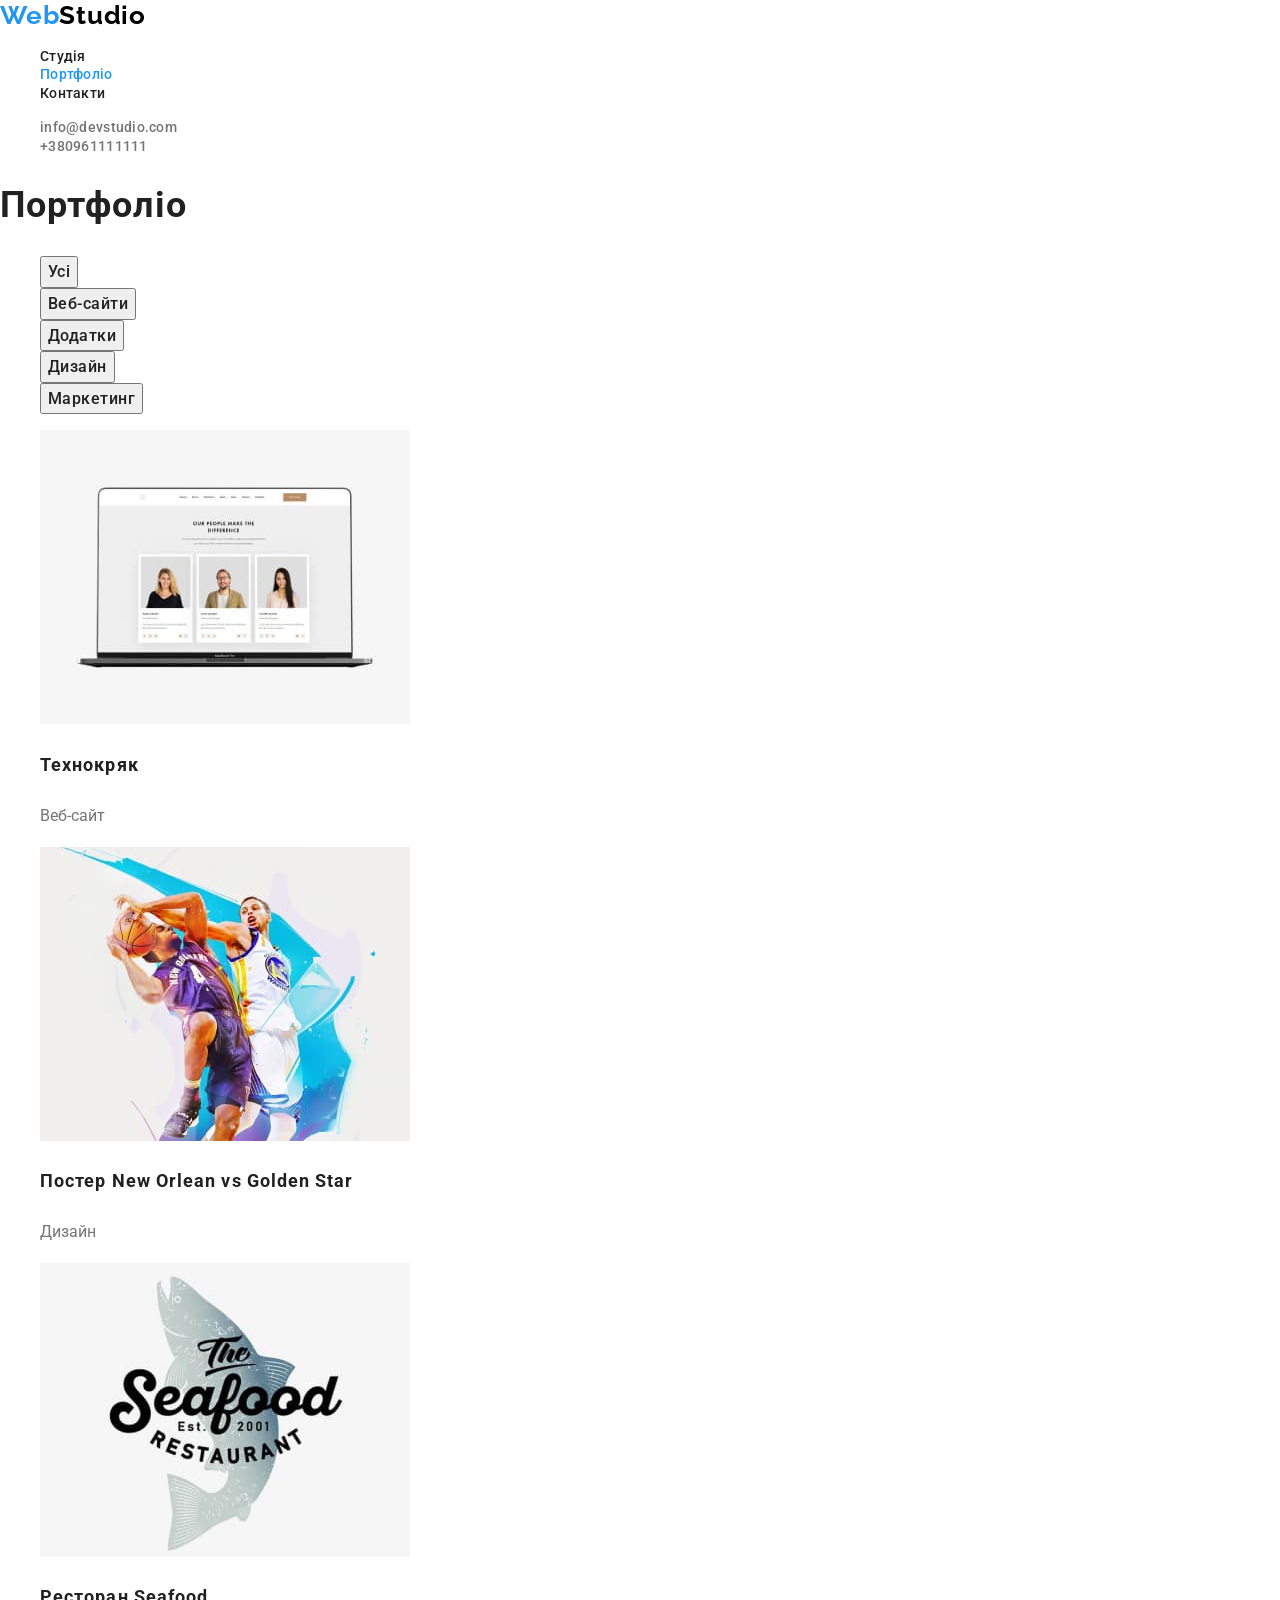
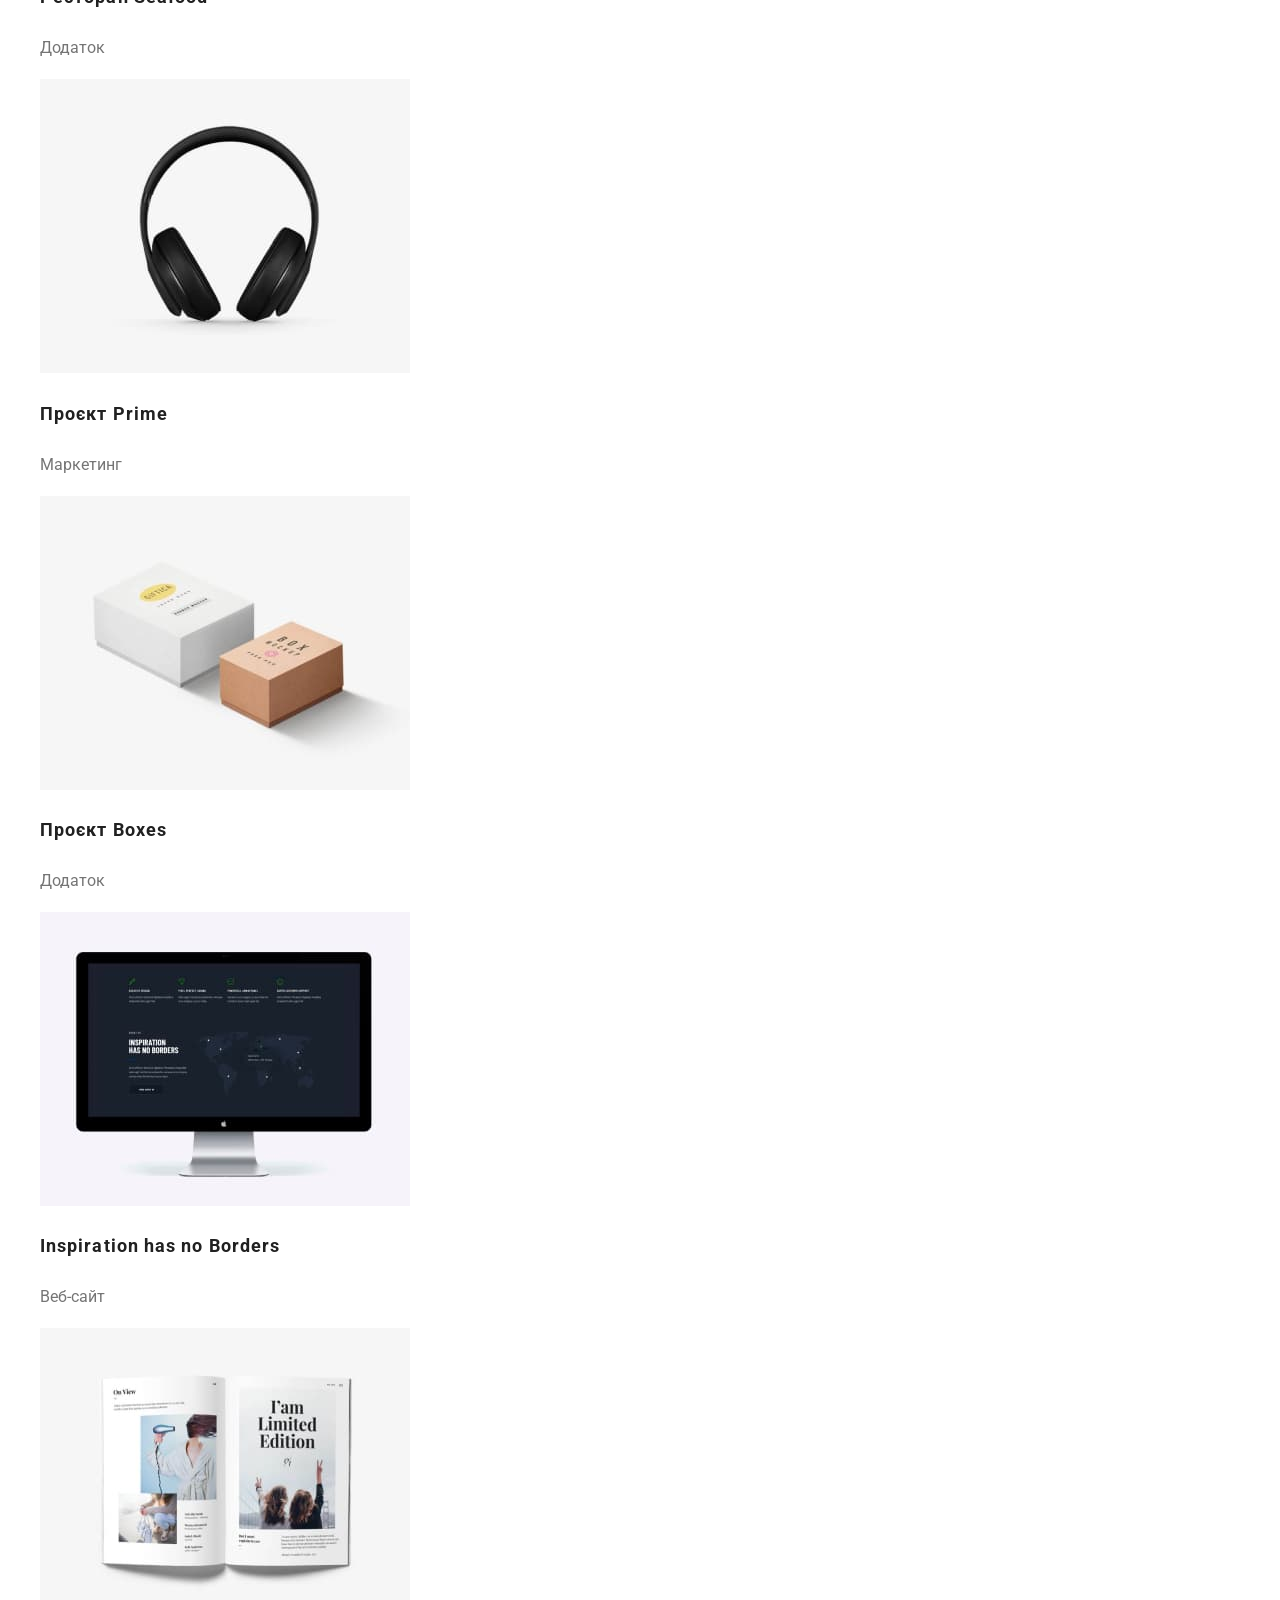
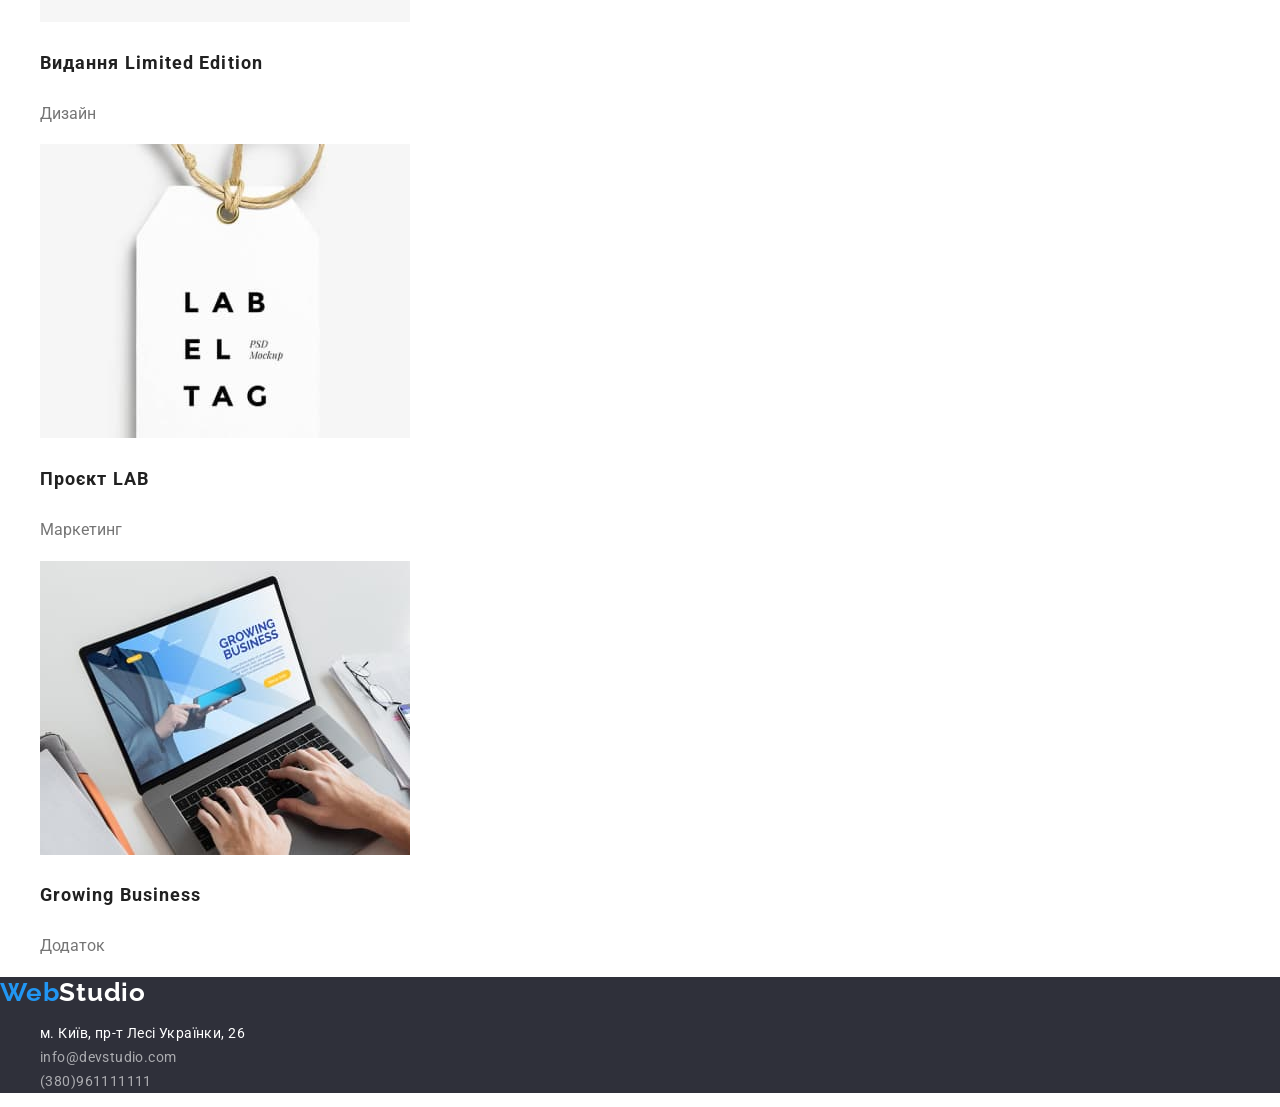
==== portfolio.html @ 4f165a4a "new repoitoey,hw-3" ====
<!DOCTYPE html>
<html lang="uk">
<head>
  <meta charset="UTF-8">
  <meta http-equiv="X-UA-Compatible" content="IE=edge">
  <meta name="viewport" content="width=device-width, initial-scale=1.0">
  <title>Portfolio</title>
  <link rel="stylesheet" href="https://cdnjs.cloudflare.com/ajax/libs/modern-normalize/1.1.0/modern-normalize.min.css" integrity="sha512-wpPYUAdjBVSE4KJnH1VR1HeZfpl1ub8YT/NKx4PuQ5NmX2tKuGu6U/JRp5y+Y8XG2tV+wKQpNHVUX03MfMFn9Q==" crossorigin="anonymous" referrerpolicy="no-referrer" />
  <link href="https://fonts.googleapis.com/css2?family=Raleway:wght@700&family=Roboto:wght@400;500;700;900&display=swap" rel="stylesheet">
  <link rel="stylesheet" href="css/style.css">
  <link rel="preconnect" href="https://fonts.googleapis.com">
  <link rel="preconnect" href="https://fonts.gstatic.com" crossorigin>
  </head>
<body>
  <header>
    <nav>
        <a class="logo" href="./index.html">Web<span class="icon">Studio</span></a>
      <ul class="site-nav">
        <li><a href="./index.html" class="link">Студія</a></li>
        <li><a href="./portfolio.html"class="link-blue">Портфоліо</a></li>
        <li><a href="./index.html"class="link">Контакти</a></li>
      </ul>
    </nav>  
      <ul class="contacts">
        <li><a class="list" href="malto:info@devstudio.com">info@devstudio.com</a></li>
        <li><a class="list" href="tel:+380961111111">+380961111111</a></li>
      </ul>
  </header>
  <main>
    <h2 class="main-about">Портфоліо</h2>
    <!--Section button-->
    <section>  
      <ul>
        <li>
          <button class="button" type="button">Усі</button>
        </li>
        <li>
          <button class="button" type="button">Веб-сайти</button>
        </li>
        <li>
          <button class="button" type="button">Додатки</button>
        </li>
        <li>
          <button class="button" type="button">Дизайн</button>
        </li>
        <li>
          <button class="button" type="button">Маркетинг</button>
        </li>
      </ul>
      <!--Projects--> 
      <ul>
        <li class="about">
          <img src="./images/web.jpg" alt="Ноутбук, на якому зоображено портфоліо." width="370">
          <h3 class="project-section">Технокряк</h3>
          <p class="team">Веб-сайт</p>
        </li>
        <li class="about">
          <img src="./images/poster.jpg" alt="Два чоловіка грають в баскетбол" width="370">
          <h3 class="project-section">Постер New Orlean vs Golden Star</h3>
          <p class="team">Дизайн</p>
        </li>
        <li class="about">
          <img src="./images/restaurant.jpg" alt="Логотип ресторану в формі риби" width="370">
          <h3 class="project-section">Ресторан Seafood</h3>
          <p class="team">Додаток</p>
        </li>
        <li class="about">
          <img src="./images/headphones.jpg" alt="Чорні навушники" width="370">
          <h3 class="project-section">Проєкт Prime</h3>
          <p class="team">Маркетинг</p>
        </li>
        <li class="about">
          <img src="./images/boxes.jpg" alt="Дві коробки,біла і коричнева" width="370">
          <h3 class="project-section">Проєкт Boxes</h3>
          <p class="team">Додаток</p>
        </li>
        <li class="about">
          <img src="./images/monitor.jpg" alt="Монітор з зоображенням сайту" width="370">
          <h3 class="project-section">Inspiration has no Borders</h3>
          <p class="team">Веб-сайт</p>
        </li>
        <li class="about">
          <img src="./images/book.jpg" alt="Розгорнута книга" width="370">
          <h3 class="project-section">Видання Limited Edition</h3>
          <p class="team">Дизайн</p>
        </li>
        <li class="about">
          <img src="./images/label.jpg" alt="Біла етикетка" width="370">
          <h3 class="project-section">Проєкт LAB</h3>
          <p class="team">Маркетинг</p>
        </li>
        <li class="about">
          <img src="./images/laptop.jpg" alt="Чоловік Працює на Ноутбуці" width="370">
          <h3 class="project-section">Growing Business</h3>
          <p class="team">Додаток</p>
        </li>
      </ul> 
    </section>  
  </main>
  <footer class="footer-section">
    <a class="footer-logo" href="./index.html">Web<span class="footer-icon">Studio</span></a>
    <address>
    <ul class="footer-text">
      <li><a class="address-map" href="https://goo.gl/maps/CPtrU1FHBa2aNyZL9" target="_blank" rel="noopener noreferrer nofollow">м. Київ, пр-т Лесі Українки, 26</a></li>
      <li><a class="footer-link" href="malto:info@devstudio.com">info@devstudio.com</a></li>
      <li><a class="footer-link" href="tel:+380961111111">(380)961111111</a></li>
    </ul>
    </address>
  </footer>
</body>
</html>
---- css/style.css ----
:root{
--primary-text-color:#212121;
--title-text-color:#757575;
--accent-color:#2196F3;
--logo-text-color:#000000;
--primary-bg-color:#ffffff;
--primary-color-site:#2F303A;
--secondary-text-color:#F5F4FA;
--secondary-bg-color:rgba(255, 255, 255, 0.6);
--active-btm-color:#188CE8;
}

body{
font-family:'Roboto';
color: var(--primary-text-color);
}

ul{
list-style: none;
text-decoration: none;
}

/* Style site */
.main-section {
background-color:var(--primary-color-site);
}

.footer-section{
background-color:var(--primary-color-site)
}

/* Logo Company */
header .logo {
  color:var(--accent-color);}
.icon{
color: var(--logo-text-color)}

.logo{
text-decoration: none;
font-family: 'Raleway';
font-weight: 700;
font-size: 26px;
line-height: 1.19;
letter-spacing: 0.03em;
}

.footer-logo{
color: var(--accent-color);
}

.footer-icon{
color: var(--primary-bg-color);
}

.footer-logo{
text-decoration: none;
font-family: 'Raleway';
font-weight: 700;
font-size: 26px;
line-height: 1.19;
letter-spacing: 0.03em;
}

/* site nav */

.link{
color: inherit;
font-weight: 500;
font-size: 14px;
line-height: 1.14;
letter-spacing: 0.02em;
text-decoration: none;
border: 1px solid var(--accent-color;)
}

.link:hover{
color:var(--accent-color);
}

.link:focus{
color: var(--accent-color);
background-color: var(--primary-bg-color);
}

.link-blue { 
font-weight: 500;
font-size: 14px;
line-height:1.14;
letter-spacing: 0.02em;
color:inherit;
color: var(--accent-color);
}

.site-nav .link-blue{
text-decoration: none;
color:var(--accent-color);
} 

/* Contacts */

.contacts .list {
color: var(--title-text-color);
text-decoration: none;
font-weight: 500;
font-size: 14px;
line-height: 1.14;
letter-spacing: 0.02em;
}
.list:hover {
color: var(--accent-color);
}
.list:focus {
color: var(--accent-color);
}

/* Section */

.main-section .title {
color:var(--primary-bg-color);
font-weight: 900;
font-size: 44px;
line-height: 1.36;
letter-spacing: 0.06em;
text-transform: uppercase;
}
.main-about{
font-weight: 700;
font-size: 36px;
line-height:1.16;
letter-spacing: 0.03em;
}

/* Buttons */

.button{
font-family: 'Roboto';
text-decoration: none;
font-weight: 500;
font-size: 16px;
line-height:1.6;
letter-spacing: 0.03em;
color: inherit;
cursor: pointer;
}

.button:hover{
color: var(--primary-bg-color);
background-color:var(--active-btm-color)
}

.button:focus{
color: var(--primary-bg-color);
background-color: var(--active-btm-color);
}

.button-primary{
background-color:var(--accent-color) ;
color: var(--primary-bg-color);
cursor: pointer;
text-decoration: none;
font-weight: 700;
font-size: 16px;
line-height: 1.87;
letter-spacing: 0.06em;
}

.button-primary:hover{
background-color:var(--active-btm-color)
}
.button-primary:focus{
background-color: var(--active-btm-color)
}

/* about-company*/

.section-company{
background-color:var(--secondary-text-color)
}

.about{
background-color: var(--primary-bg-color);
}

.section-title{
font-weight: 700;
font-size: 14px;
line-height:1.14;
letter-spacing: 0.03em;
text-transform: uppercase;
}

.project-title{
font-weight: 700;
font-size: 18px;
line-height:2;
letter-spacing: 0.06em;
}

.project-section{
font-weight: 700;
font-size: 18px;
line-height: 2;
letter-spacing: 0.06em;
}

.about-team{
font-size: 16px;
line-height:1.18; 
color:var(--title-text-color)
}

.team{
font-size: 16px;
line-height:1.87;
color: var(--title-text-color)
}
.team-list{
font-weight: 500;
font-size: 16px;
line-height: 1.18;
letter-spacing: 0.03em;
}

/* Secondary text */

.secondary-text{
color: var(--title-text-color);
font-size: 14px;
line-height:1.7;
}

/* footer */

.footer-text{
text-decoration:none;
font-style: normal;
font-size:14px;
line-height:1.7;
letter-spacing: 0.03em;
}
.footer-link{
  text-decoration: none;
color:var(--secondary-bg-color)
}
.footer-link:hover{
color: var(--accent-color);
}
.footer-link:focus{
color: var(--accent-color);
}
.address-map{
text-decoration: none;
color: var(--primary-bg-color);
}
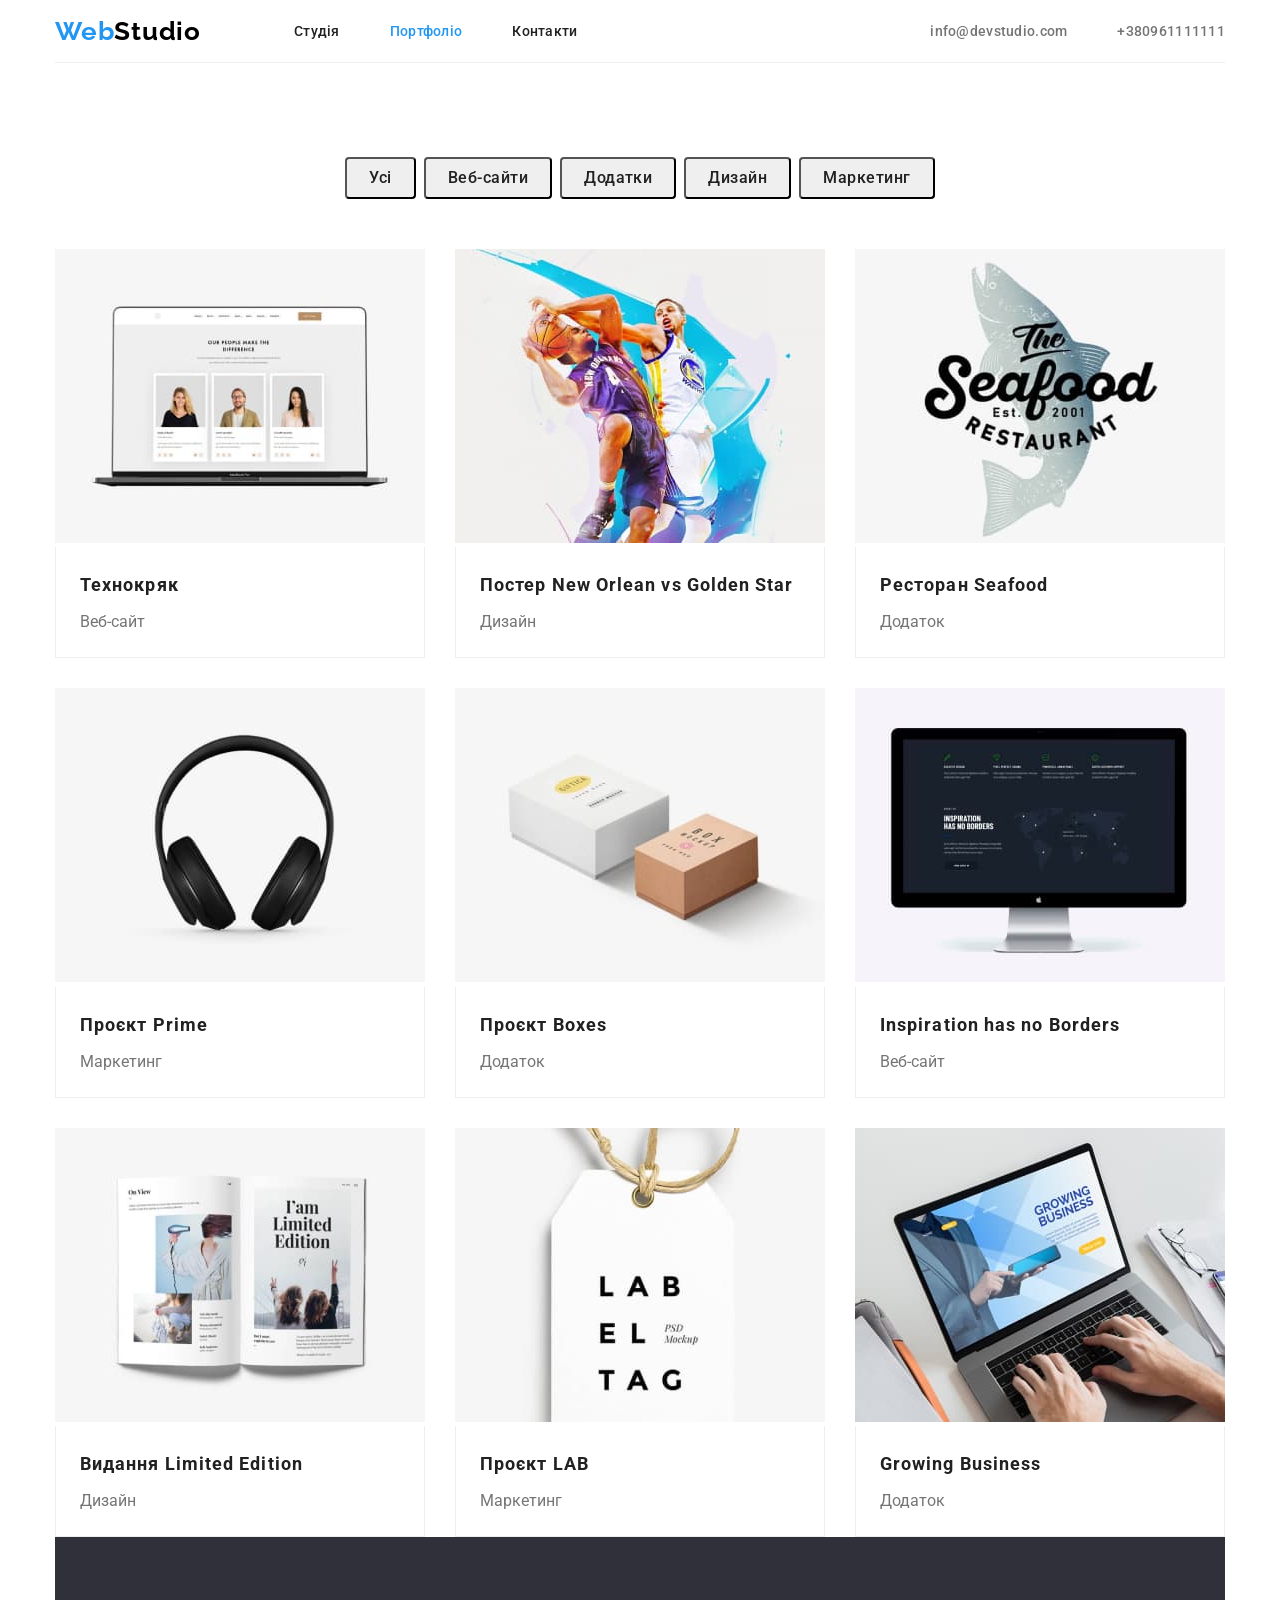
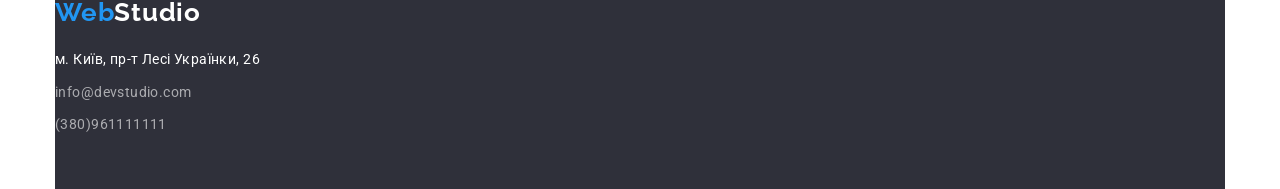
==== commit f19c666a: "hw-3" ====
--- a/portfolio.html
+++ b/portfolio.html
@@ -12,100 +12,168 @@
   <link rel="preconnect" href="https://fonts.gstatic.com" crossorigin>
   </head>
 <body>
-  <header>
-    <nav>
-        <a class="logo" href="./index.html">Web<span class="icon">Studio</span></a>
-      <ul class="site-nav">
-        <li><a href="./index.html" class="link">Студія</a></li>
-        <li><a href="./portfolio.html"class="link-blue">Портфоліо</a></li>
-        <li><a href="./index.html"class="link">Контакти</a></li>
-      </ul>
-    </nav>  
-      <ul class="contacts">
-        <li><a class="list" href="malto:info@devstudio.com">info@devstudio.com</a></li>
-        <li><a class="list" href="tel:+380961111111">+380961111111</a></li>
-      </ul>
-  </header>
+  <div class="conteiner">
+        <header>
+          <div class="header-conteiner">
+            <div class="logo-conteiner">
+              <a class="logo" href="./index.html">Web<span class="icon">Studio</span></a>
+            </div>
+            <nav>
+           <ul class="site-nav">
+            <li class="item"><a href="./index.html" class="link">Студія</a></li>
+            <li class="item"><a href="./portfolio.html"class="link-blue">Портфоліо</a></li>
+            <li class="item"><a href="./index.html"class="link">Контакти</a></li>
+          </ul>
+        </nav>  
+          <ul class="contacts">
+            <li class="item"><a class="list" href="malto:info@devstudio.com">info@devstudio.com</a></li>
+            <li class="item"><a class="list" href="tel:+380961111111">+380961111111</a></li>
+          </ul>
+          </div>
+        </header>
+  </div> 
   <main>
-    <h2 class="main-about">Портфоліо</h2>
     <!--Section button-->
     <section>  
-      <ul>
-        <li>
-          <button class="button" type="button">Усі</button>
-        </li>
-        <li>
-          <button class="button" type="button">Веб-сайти</button>
-        </li>
-        <li>
-          <button class="button" type="button">Додатки</button>
-        </li>
-        <li>
-          <button class="button" type="button">Дизайн</button>
-        </li>
-        <li>
-          <button class="button" type="button">Маркетинг</button>
-        </li>
-      </ul>
+      <div class="conteiner">
+        <div class="hero-section">
+            <ul class="button-conteiner">
+            <li class="button-list">
+              <button class="button" type="button">Усі</button>
+            </li>
+            <li class="button-list">
+              <button class="button" type="button">Веб-сайти</button>
+            </li>
+            <li class="button-list">
+              <button class="button" type="button">Додатки</button>
+            </li>
+            <li class="button-list">
+              <button class="button" type="button">Дизайн</button>
+            </li>
+            <li class="button-list">
+              <button class="button" type="button">Маркетинг</button>
+            </li>
+          </ul>
       <!--Projects--> 
-      <ul>
-        <li class="about">
-          <img src="./images/web.jpg" alt="Ноутбук, на якому зоображено портфоліо." width="370">
-          <h3 class="project-section">Технокряк</h3>
-          <p class="team">Веб-сайт</p>
-        </li>
-        <li class="about">
-          <img src="./images/poster.jpg" alt="Два чоловіка грають в баскетбол" width="370">
-          <h3 class="project-section">Постер New Orlean vs Golden Star</h3>
-          <p class="team">Дизайн</p>
-        </li>
-        <li class="about">
-          <img src="./images/restaurant.jpg" alt="Логотип ресторану в формі риби" width="370">
-          <h3 class="project-section">Ресторан Seafood</h3>
-          <p class="team">Додаток</p>
-        </li>
-        <li class="about">
-          <img src="./images/headphones.jpg" alt="Чорні навушники" width="370">
-          <h3 class="project-section">Проєкт Prime</h3>
-          <p class="team">Маркетинг</p>
-        </li>
-        <li class="about">
-          <img src="./images/boxes.jpg" alt="Дві коробки,біла і коричнева" width="370">
-          <h3 class="project-section">Проєкт Boxes</h3>
-          <p class="team">Додаток</p>
-        </li>
-        <li class="about">
-          <img src="./images/monitor.jpg" alt="Монітор з зоображенням сайту" width="370">
-          <h3 class="project-section">Inspiration has no Borders</h3>
-          <p class="team">Веб-сайт</p>
-        </li>
-        <li class="about">
-          <img src="./images/book.jpg" alt="Розгорнута книга" width="370">
-          <h3 class="project-section">Видання Limited Edition</h3>
-          <p class="team">Дизайн</p>
-        </li>
-        <li class="about">
-          <img src="./images/label.jpg" alt="Біла етикетка" width="370">
-          <h3 class="project-section">Проєкт LAB</h3>
-          <p class="team">Маркетинг</p>
-        </li>
-        <li class="about">
-          <img src="./images/laptop.jpg" alt="Чоловік Працює на Ноутбуці" width="370">
-          <h3 class="project-section">Growing Business</h3>
-          <p class="team">Додаток</p>
-        </li>
+      <ul class="section-project">
+        <div class="project-list">
+          <li class="about">
+             <div class="img-projects">
+              <img src="./images/web.jpg" alt="Ноутбук, на якому зоображено портфоліо." width="370">
+             </div>
+            <div class="under-card">
+              <h3 class="project-section">Технокряк</h3>
+              <p class="team">Веб-сайт</p>
+            </div>
+          </li>
+        </div>
+        <div class="project-list">
+          <li class="about">
+            <div class="img-projects">
+              <img src="./images/poster.jpg" alt="Два чоловіка грають в баскетбол" width="370">
+            </div>
+            <div class="under-card">
+              <h3 class="project-section">Постер New Orlean vs Golden Star</h3>
+              <p class="team">Дизайн</p>
+            </div>
+          </li>
+        </div>
+        <div class="project-list">
+          <li class="about">
+            <div class="img-projects">
+              <img src="./images/restaurant.jpg" alt="Логотип ресторану в формі риби" width="370">
+            </div>
+            <div class="under-card">
+              <h3 class="project-section">Ресторан Seafood</h3>
+            <p class="team">Додаток</p>
+            </div>
+          </li>
+        </div>
+        <div class="project-list">
+          <li class="about">
+            <div class="img-projects">
+              <img src="./images/headphones.jpg" alt="Чорні навушники" width="370">
+            </div>
+           <div class="under-card">
+             <h3 class="project-section">Проєкт Prime</h3>
+             <p class="team">Маркетинг</p>
+           </div>
+          </li>
+        </div>
+        <div class="project-list">
+          <li class="about">
+           <div class="img-projects">
+             <img src="./images/boxes.jpg" alt="Дві коробки,біла і коричнева" width="370">
+           </div>
+            <div class="under-card">
+              <h3 class="project-section">Проєкт Boxes</h3>
+              <p class="team">Додаток</p>
+            </div>
+          </li>
+        </div>
+        <div class="project-list">
+          <li class="about">
+            <div class="img-projects">
+              <img src="./images/monitor.jpg" alt="Монітор з зоображенням сайту" width="370">
+            </div>
+            <div class="under-card">
+              <h3 class="project-section">Inspiration has no Borders</h3>
+              <p class="team">Веб-сайт</p>
+            </div>
+          </li>
+        </div>
+        <div class="project-list">
+          <li class="about">
+            <div class="img-projects">
+              <img src="./images/book.jpg" alt="Розгорнута книга" width="370">
+            </div>
+            <div class="under-card">
+              <h3 class="project-section">Видання Limited Edition</h3>
+              <p class="team">Дизайн</p>
+            </div>
+          </li>
+        </div>
+        <div class="project-list">
+          <li class="about">
+            <div class="img-projects">
+              <img src="./images/label.jpg" alt="Біла етикетка" width="370">
+            </div>
+            <div class="under-card">
+              <h3 class="project-section">Проєкт LAB</h3>
+              <p class="team">Маркетинг</p>
+            </div>
+          </li>
+        </div>
+        <div class="project-list">
+          <li class="about">
+           <img src="./images/laptop.jpg" alt="Чоловік Працює на Ноутбуці" width="370">
+            <div class="under-card">
+              <h3 class="project-section">Growing Business</h3>
+               <p class="team">Додаток</p>
+            </div>
+          </li>
+        </div>
       </ul> 
+      </div>
+      </div>
     </section>  
   </main>
-  <footer class="footer-section">
-    <a class="footer-logo" href="./index.html">Web<span class="footer-icon">Studio</span></a>
-    <address>
-    <ul class="footer-text">
-      <li><a class="address-map" href="https://goo.gl/maps/CPtrU1FHBa2aNyZL9" target="_blank" rel="noopener noreferrer nofollow">м. Київ, пр-т Лесі Українки, 26</a></li>
-      <li><a class="footer-link" href="malto:info@devstudio.com">info@devstudio.com</a></li>
-      <li><a class="footer-link" href="tel:+380961111111">(380)961111111</a></li>
-    </ul>
-    </address>
-  </footer>
+      <div class="conteiner">
+        <footer class="footer-portfolio">
+              <div class="logo-portfolio">
+                <a class="footer-logo" href="./index.html">Web<span class="footer-icon">Studio</span></a>
+              </div>
+              <address>
+               <div class="box-item">
+                <ul class="footer-text">
+                <li class="footer-list"><a class="address-map" href="https://goo.gl/maps/CPtrU1FHBa2aNyZL9" target="_blank" rel="noopener noreferrer nofollow">м. Київ, пр-т Лесі Українки, 26</a></li>
+                <li class="footer-list"><a class="footer-link" href="malto:info@devstudio.com">info@devstudio.com</a></li>
+                <li class="footer-list"><a class="footer-link" href="tel:+380961111111">(380)961111111</a></li>
+              </ul>
+               </div>
+              </address>
+        </footer> 
+      </div>   
+  </div>
 </body>
 </html>
--- a/css/style.css
+++ b/css/style.css
@@ -1,3 +1,12 @@
+html{
+  box-sizing: border-box;
+}
+
+*,
+*::before,
+*::after{
+  box-sizing: inherit;
+}
 :root{
 --primary-text-color:#212121;
 --title-text-color:#757575;
@@ -8,26 +17,32 @@
 --secondary-text-color:#F5F4FA;
 --secondary-bg-color:rgba(255, 255, 255, 0.6);
 --active-btm-color:#188CE8;
+--border-color:#EEEEEE;
 }
 
 body{
 font-family:'Roboto';
 color: var(--primary-text-color);
 }
+ h1, h2, h3, h4, h5, h6, p, ul {
+  margin: 0px; padding: 0px;
+ }
 
 ul{
 list-style: none;
 text-decoration: none;
 }
-
+/* Conteiner */
+.conteiner{
+  width: 1200px;
+  padding-left:15px;
+  padding-right: 15px;
+  margin: auto;
+  
+
+ }
 /* Style site */
-.main-section {
-background-color:var(--primary-color-site);
-}
-
-.footer-section{
-background-color:var(--primary-color-site)
-}
+
 
 /* Logo Company */
 header .logo {
@@ -46,8 +61,15 @@
 
 .footer-logo{
 color: var(--accent-color);
-}
-
+
+}
+
+.logo-box{
+  display:block ;
+  width: 145px;
+  height: 31px;
+margin-bottom: 20px;
+}
 .footer-icon{
 color: var(--primary-bg-color);
 }
@@ -60,8 +82,29 @@
 line-height: 1.19;
 letter-spacing: 0.03em;
 }
+.logo-portfolio {
+display: inline-block;
+padding: 145, 31;
+margin-bottom: 20px;
+}
+.box-item{
+  display: block;
+  width: 231px;
+  height: 81px;
+} 
 
 /* site nav */
+
+.site-nav .item{
+  display: block;
+  padding-top: 22px;
+  padding-bottom: 22px;
+}
+
+.site-nav .item:not(:last-child) {
+
+ margin-right: 50px;
+}
 
 .link{
 color: inherit;
@@ -96,7 +139,30 @@
 color:var(--accent-color);
 } 
 
-/* Contacts */
+/* header */
+.logo-conteiner{
+  display: flex;
+  margin-right: 93px;
+
+}
+.header-conteiner{
+display: flex;
+border-bottom: 1px solid var(--border-color);
+align-items: center;
+}
+.site-nav{
+  display: flex;
+ }
+
+.contacts{
+  display: flex;
+  margin-left: auto;
+}
+.contacts .item+ .item{
+margin-left: 50px;
+
+}
+
 
 .contacts .list {
 color: var(--title-text-color);
@@ -112,23 +178,120 @@
 .list:focus {
 color: var(--accent-color);
 }
-
-/* Section */
-
-.main-section .title {
+/* Main */
+.main-section {
+  background-color: var(--primary-color-site);
+  max-width: 1600px;
+  margin: 0 auto;
+  text-align: center;
+  padding: 200px 0;
+
+}
+
+.title {
 color:var(--primary-bg-color);
 font-weight: 900;
 font-size: 44px;
 line-height: 1.36;
 letter-spacing: 0.06em;
+max-width: 696px;
+margin: 0 auto ;
+margin-bottom: 30px;
 text-transform: uppercase;
+
 }
 .main-about{
 font-weight: 700;
 font-size: 36px;
 line-height:1.16;
 letter-spacing: 0.03em;
-}
+
+}
+/* Sections */
+.under-card{
+border: 1px solid var(--border-color);
+border-top: none;
+margin-top: -px;
+padding: 20px 24px;
+}
+.img-projects{
+ display: block;
+
+}
+.hero-section{
+margin-top: 94px;
+
+}
+.button-conteiner{
+display: flex;
+justify-content: center;
+margin-bottom: 50px;
+
+}
+.button-list{
+  margin-right: 8px;
+}
+.button-list:last-child{
+margin-right: 0px ;
+}
+
+
+.section-project{
+display: flex;
+flex-wrap: wrap;  
+
+
+
+}
+.project-list{
+margin-right: 30px;
+margin-bottom: 30px;
+
+}
+.project-list:nth-child(3n){
+  margin-right:0px;
+}
+.project-list:nth-last-child(-n + 3) {
+  margin-bottom: 0px;
+}
+
+.section-box{
+margin-top: 94px;
+
+}
+.second-conteiner{
+  display: flex;
+}
+
+.section-conteiner:not(:last-child)
+{
+  margin-right: 30px;
+}
+.section-about{
+  text-align: center;
+  margin-top: 94px;
+  margin-bottom: 50px;
+ 
+}
+
+.img-list{
+  display:flex;
+  padding-top: 50px;
+  gap: 30px;
+ }
+
+ .section-team{
+  text-align: center;
+  padding-top: 94px;
+  padding-bottom: 50px;
+  }
+ .team-box{
+  display: flex;
+  margin-top: 50px;
+  margin-bottom: 94px;
+  gap:30px;
+  outline: solid #2196F3;
+ }
 
 /* Buttons */
 
@@ -141,16 +304,20 @@
 letter-spacing: 0.03em;
 color: inherit;
 cursor: pointer;
+padding: 6px 22px;  
+border-radius: 4px;
 }
 
 .button:hover{
 color: var(--primary-bg-color);
 background-color:var(--active-btm-color)
+
 }
 
 .button:focus{
 color: var(--primary-bg-color);
 background-color: var(--active-btm-color);
+
 }
 
 .button-primary{
@@ -162,6 +329,9 @@
 font-size: 16px;
 line-height: 1.87;
 letter-spacing: 0.06em;
+display: inline-block;
+padding: 10px 32px;
+margin-bottom: 30px;
 }
 
 .button-primary:hover{
@@ -173,12 +343,13 @@
 
 /* about-company*/
 
+
 .section-company{
 background-color:var(--secondary-text-color)
 }
 
 .about{
-background-color: var(--primary-bg-color);
+background-color: var(--primary-bg-color);    
 }
 
 .section-title{
@@ -187,6 +358,7 @@
 line-height:1.14;
 letter-spacing: 0.03em;
 text-transform: uppercase;
+margin-bottom: 10px;
 }
 
 .project-title{
@@ -201,6 +373,7 @@
 font-size: 18px;
 line-height: 2;
 letter-spacing: 0.06em;
+margin: 0 auto 4px;
 }
 
 .about-team{
@@ -213,6 +386,7 @@
 font-size: 16px;
 line-height:1.87;
 color: var(--title-text-color)
+
 }
 .team-list{
 font-weight: 500;
@@ -230,14 +404,38 @@
 }
 
 /* footer */
+.footer-section {
+  background-color: var(--primary-color-site);
+  max-width: 1600px;
+  height: 252px;
+  margin: 0 auto;
+  padding-top: 60px;
+}
+.footer-portfolio{
+background-color: var(--primary-color-site);
+height: 252px;
+margin: 0 auto;
+padding-top: 60px;
+
+}
+.address-conteiner{
+  display: block;
+  width: 231px;
+  height: 81px;
+}
 
 .footer-text{
+display: flex;
+flex-direction: column;
+gap: 9px;
 text-decoration:none;
 font-style: normal;
 font-size:14px;
 line-height:1.7;
 letter-spacing: 0.03em;
-}
+
+}
+
 .footer-link{
   text-decoration: none;
 color:var(--secondary-bg-color)
@@ -251,4 +449,4 @@
 .address-map{
 text-decoration: none;
 color: var(--primary-bg-color);
-}
+}
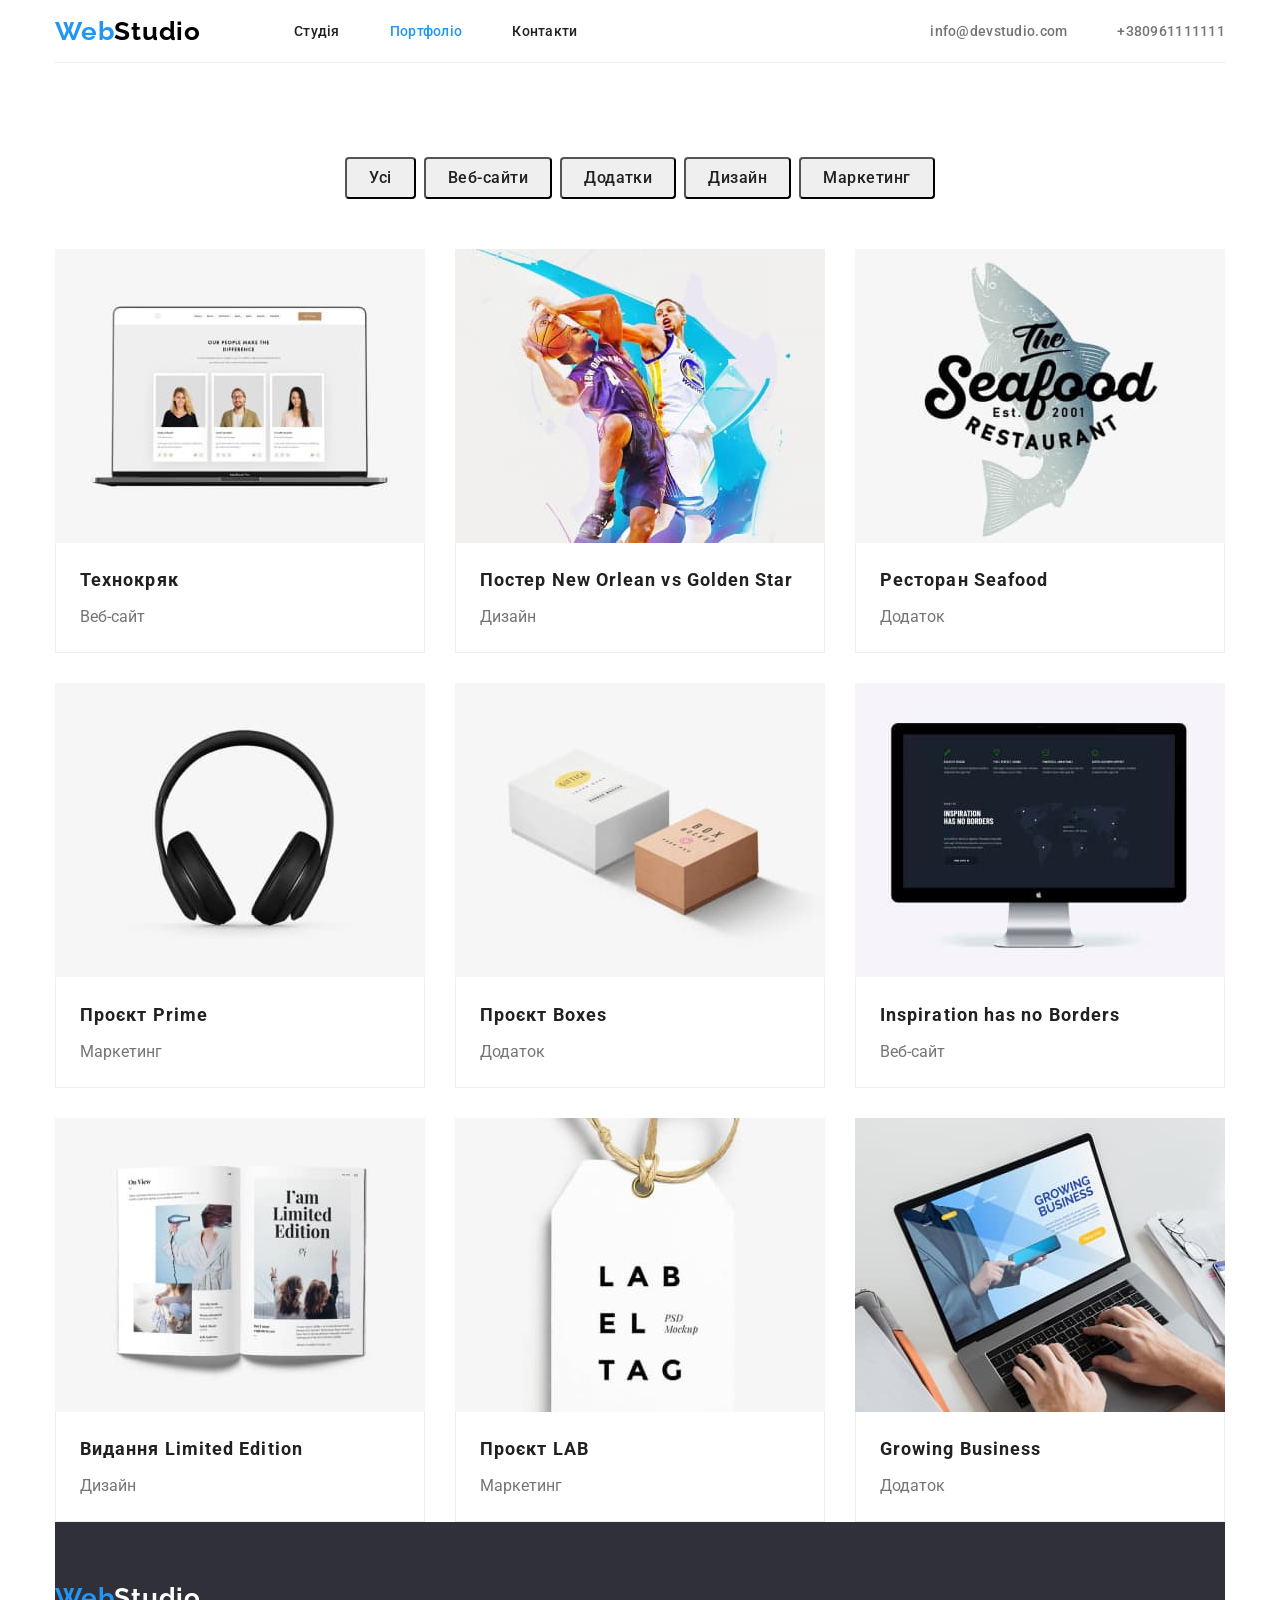
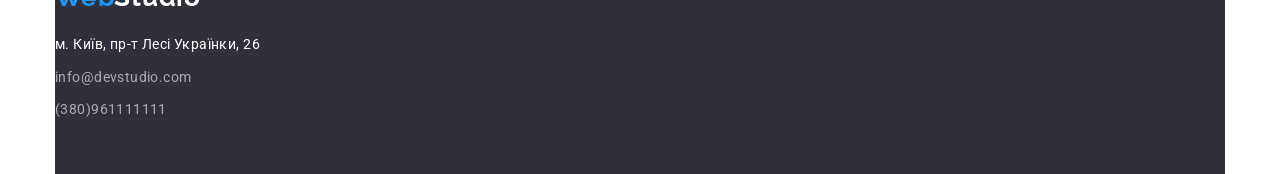
==== commit d00c4a70: "fix-hw3" ====
--- a/portfolio.html
+++ b/portfolio.html
@@ -58,99 +58,101 @@
       <ul class="section-project">
         <div class="project-list">
           <li class="about">
-             <div class="img-projects">
+             <a href class="img-projects">
               <img src="./images/web.jpg" alt="Ноутбук, на якому зоображено портфоліо." width="370">
+             <div class="under-card">
+                <h3 class="project-section">Технокряк</h3>
+                <p class="team">Веб-сайт</p>
              </div>
-            <div class="under-card">
-              <h3 class="project-section">Технокряк</h3>
-              <p class="team">Веб-сайт</p>
-            </div>
+            </a>
           </li>
         </div>
         <div class="project-list">
           <li class="about">
-            <div class="img-projects">
+            <a href class="img-projects">
               <img src="./images/poster.jpg" alt="Два чоловіка грають в баскетбол" width="370">
-            </div>
-            <div class="under-card">
+           <div class="under-card">
               <h3 class="project-section">Постер New Orlean vs Golden Star</h3>
               <p class="team">Дизайн</p>
             </div>
+          </a>
           </li>
         </div>
         <div class="project-list">
           <li class="about">
-            <div class="img-projects">
+            <a href class="img-projects">
               <img src="./images/restaurant.jpg" alt="Логотип ресторану в формі риби" width="370">
+             <div class="under-card">
+              <h3 class="project-section">Ресторан Seafood</h3>
+              <p class="team">Додаток</p>
             </div>
-            <div class="under-card">
-              <h3 class="project-section">Ресторан Seafood</h3>
-            <p class="team">Додаток</p>
-            </div>
+           </a>
           </li>
         </div>
         <div class="project-list">
           <li class="about">
-            <div class="img-projects">
+            <a href class="img-projects">
               <img src="./images/headphones.jpg" alt="Чорні навушники" width="370">
-            </div>
-           <div class="under-card">
+          <div class="under-card">
              <h3 class="project-section">Проєкт Prime</h3>
              <p class="team">Маркетинг</p>
            </div>
+          </a>
           </li>
         </div>
         <div class="project-list">
           <li class="about">
-           <div class="img-projects">
+           <a href class="img-projects">
              <img src="./images/boxes.jpg" alt="Дві коробки,біла і коричнева" width="370">
-           </div>
-            <div class="under-card">
+           <div class="under-card">
               <h3 class="project-section">Проєкт Boxes</h3>
               <p class="team">Додаток</p>
             </div>
+          </a>
           </li>
         </div>
         <div class="project-list">
           <li class="about">
-            <div class="img-projects">
-              <img src="./images/monitor.jpg" alt="Монітор з зоображенням сайту" width="370">
-            </div>
-            <div class="under-card">
-              <h3 class="project-section">Inspiration has no Borders</h3>
-              <p class="team">Веб-сайт</p>
-            </div>
+              <a href class="img-projects">
+                <img src="./images/monitor.jpg" alt="Монітор з зоображенням сайту" width="370">
+                <div class="under-card">
+                  <h3 class="project-section">Inspiration has no Borders</h3>
+                  <p class="team">Веб-сайт</p>
+                </div>
+              </a>
           </li>
         </div>
         <div class="project-list">
           <li class="about">
-            <div class="img-projects">
-              <img src="./images/book.jpg" alt="Розгорнута книга" width="370">
-            </div>
-            <div class="under-card">
-              <h3 class="project-section">Видання Limited Edition</h3>
-              <p class="team">Дизайн</p>
-            </div>
+              <a href class="img-projects">
+                <img src="./images/book.jpg" alt="Розгорнута книга" width="370">
+                <div class="under-card">
+                  <h3 class="project-section">Видання Limited Edition</h3>
+                  <p class="team">Дизайн</p>
+                </div>
+              </a>
           </li>
         </div>
         <div class="project-list">
           <li class="about">
-            <div class="img-projects">
-              <img src="./images/label.jpg" alt="Біла етикетка" width="370">
-            </div>
-            <div class="under-card">
-              <h3 class="project-section">Проєкт LAB</h3>
-              <p class="team">Маркетинг</p>
-            </div>
+            <a href class="img-projects">
+                <img src="./images/label.jpg" alt="Біла етикетка" width="370">
+                <div class="under-card">
+                  <h3 class="project-section">Проєкт LAB</h3>
+                  <p class="team">Маркетинг</p>
+                </div>
+            </a>
           </li>
         </div>
         <div class="project-list">
           <li class="about">
-           <img src="./images/laptop.jpg" alt="Чоловік Працює на Ноутбуці" width="370">
-            <div class="under-card">
+            <a href class="img-projects">
+              <img src="./images/laptop.jpg" alt="Чоловік Працює на Ноутбуці" width="370">
+           <div class="under-card">
               <h3 class="project-section">Growing Business</h3>
                <p class="team">Додаток</p>
             </div>
+          </a>
           </li>
         </div>
       </ul> 
--- a/css/style.css
+++ b/css/style.css
@@ -211,13 +211,10 @@
 .under-card{
 border: 1px solid var(--border-color);
 border-top: none;
-margin-top: -px;
 padding: 20px 24px;
-}
-.img-projects{
- display: block;
-
-}
+margin-top: -5px;
+}
+
 .hero-section{
 margin-top: 94px;
 
@@ -239,11 +236,9 @@
 .section-project{
 display: flex;
 flex-wrap: wrap;  
-
-
-
-}
-.project-list{
+}
+.project-list{  
+ 
 margin-right: 30px;
 margin-bottom: 30px;
 
@@ -274,10 +269,19 @@
  
 }
 
+.project-list .img-projects {
+display: block;
+text-decoration: none;
+
+}
 .img-list{
   display:flex;
   padding-top: 50px;
-  gap: 30px;
+  
+ }
+ .lists:not(:last-child){
+  margin-right: 30px;
+
  }
 
  .section-team{
@@ -287,10 +291,14 @@
   }
  .team-box{
   display: flex;
-  margin-top: 50px;
-  margin-bottom: 94px;
-  gap:30px;
-  outline: solid #2196F3;
+  margin: 50px auto 94px;
+  
+
+ }
+ .team-conteiner{
+  display: inline-block;
+  text-decoration: none;
+  
  }
 
 /* Buttons */
@@ -350,6 +358,7 @@
 
 .about{
 background-color: var(--primary-bg-color);    
+
 }
 
 .section-title{
@@ -369,6 +378,7 @@
 }
 
 .project-section{
+  color:#212121;
 font-weight: 700;
 font-size: 18px;
 line-height: 2;
@@ -377,10 +387,18 @@
 }
 
 .about-team{
+  text-decoration: none;
 font-size: 16px;
 line-height:1.18; 
-color:var(--title-text-color)
-}
+color:var(--title-text-color);
+margin: 30px auto 10px;
+
+}
+.box-list:not(:last-child){
+  display: block ;
+  margin-right: 30px;
+}
+
 
 .team{
 font-size: 16px;
@@ -393,6 +411,8 @@
 font-size: 16px;
 line-height: 1.18;
 letter-spacing: 0.03em;
+margin: 30px auto 10px;
+color:var(--primary-text-color)
 }
 
 /* Secondary text */
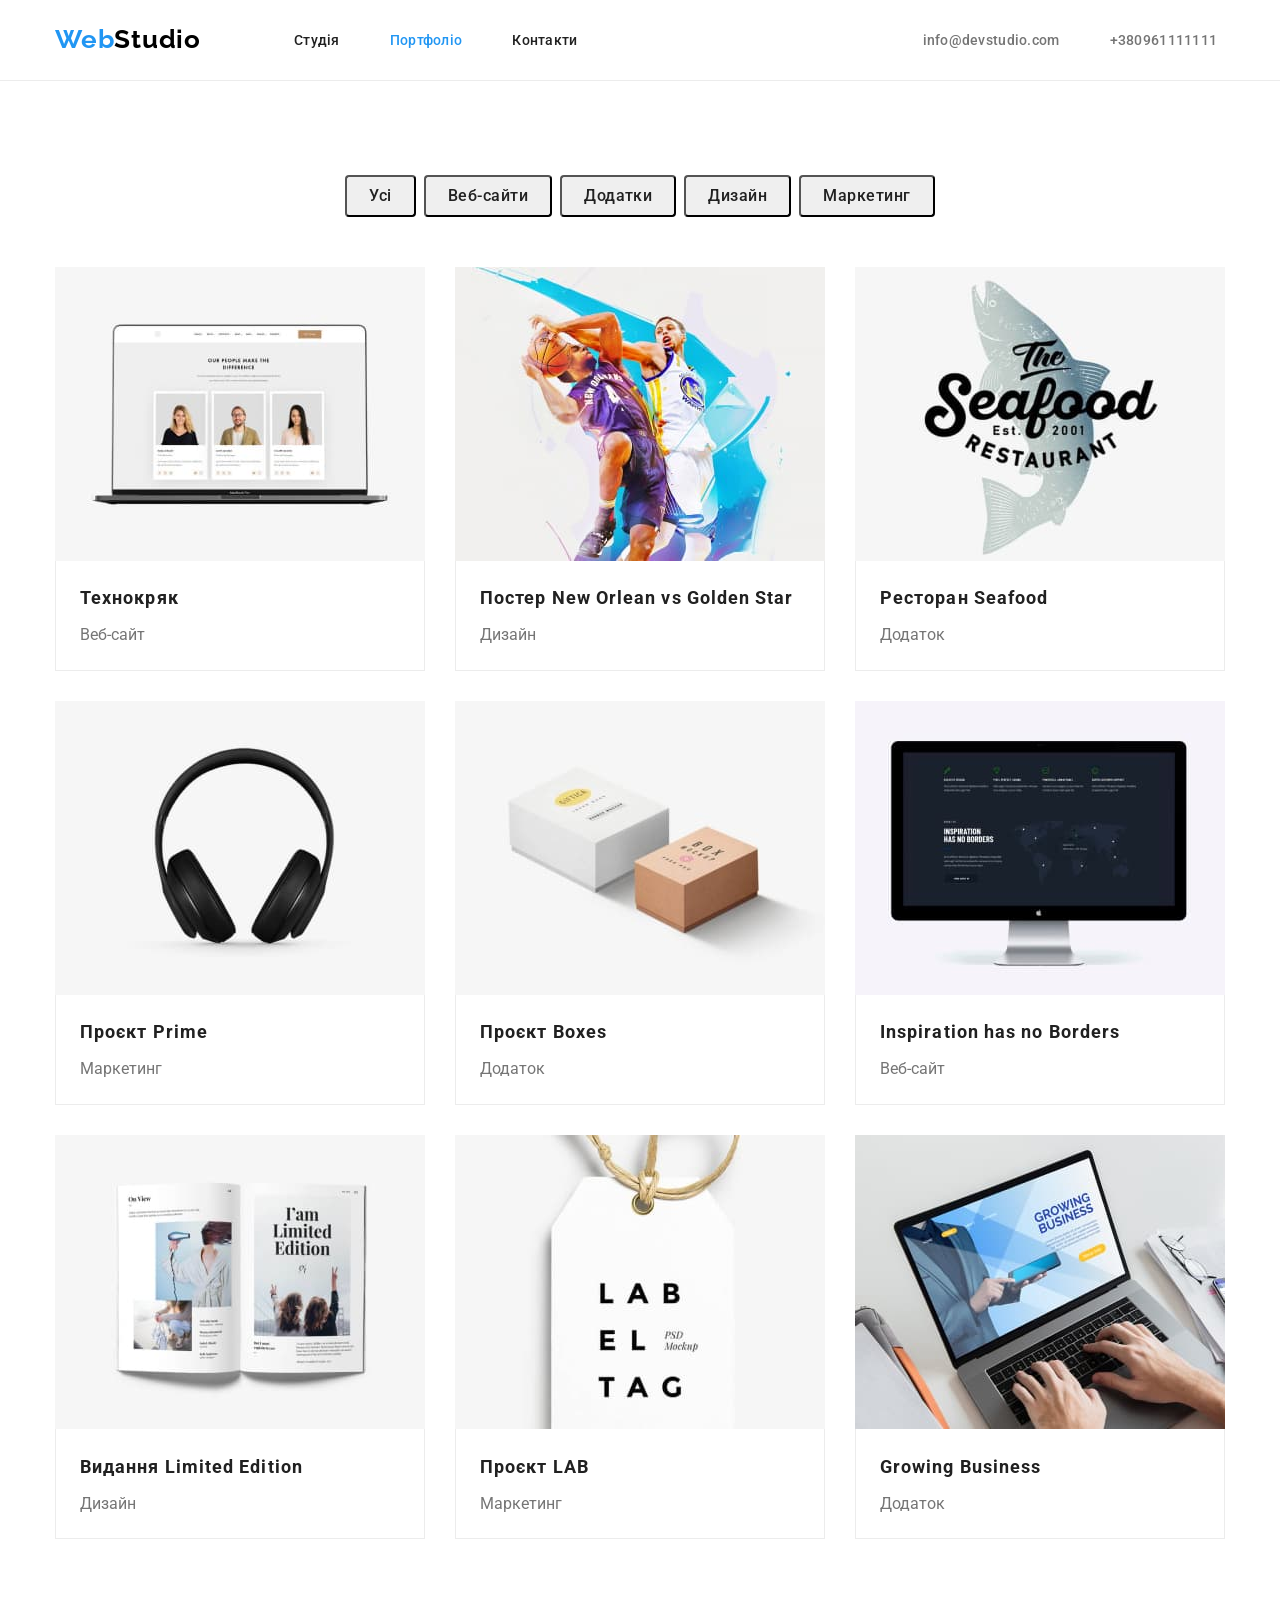
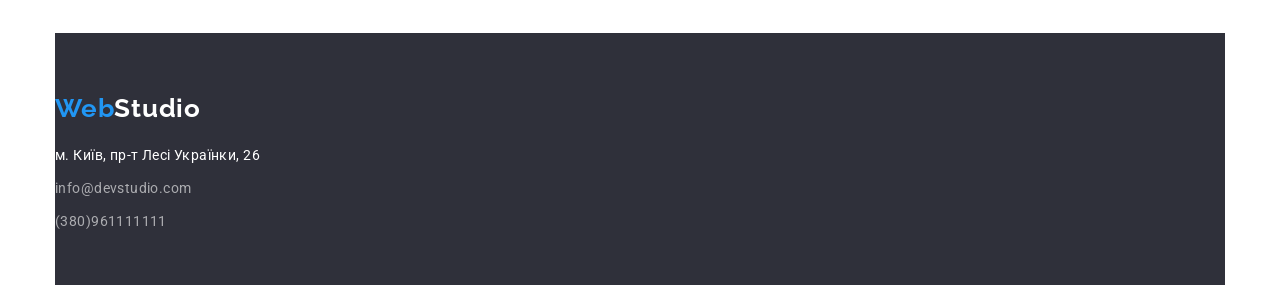
==== commit 67ab3a63: "fix my hw3" ====
--- a/portfolio.html
+++ b/portfolio.html
@@ -5,160 +5,142 @@
   <meta http-equiv="X-UA-Compatible" content="IE=edge">
   <meta name="viewport" content="width=device-width, initial-scale=1.0">
   <title>Portfolio</title>
-  <link rel="stylesheet" href="https://cdnjs.cloudflare.com/ajax/libs/modern-normalize/1.1.0/modern-normalize.min.css" integrity="sha512-wpPYUAdjBVSE4KJnH1VR1HeZfpl1ub8YT/NKx4PuQ5NmX2tKuGu6U/JRp5y+Y8XG2tV+wKQpNHVUX03MfMFn9Q==" crossorigin="anonymous" referrerpolicy="no-referrer" />
+  <link rel="stylesheet" href="https://cdnjs.cloudflare.com/ajax/libs/modern-normalize/1.1.0/modern-normalize.min.css" integrity="sha512-wpPYUAdjBVSE4KJnH1VR1HeZfpl1ub8YT/NKx4PuQ5NmX2tKuGu6U/JRp5y+Y8XG2tV+wKQpNHVUX03MfMFn9Q==" crossorigin="anonymous" referrerpolicy="no-referrer">
   <link href="https://fonts.googleapis.com/css2?family=Raleway:wght@700&family=Roboto:wght@400;500;700;900&display=swap" rel="stylesheet">
   <link rel="stylesheet" href="css/style.css">
   <link rel="preconnect" href="https://fonts.googleapis.com">
   <link rel="preconnect" href="https://fonts.gstatic.com" crossorigin>
   </head>
 <body>
-  <div class="conteiner">
-        <header>
-          <div class="header-conteiner">
-            <div class="logo-conteiner">
-              <a class="logo" href="./index.html">Web<span class="icon">Studio</span></a>
-            </div>
-            <nav>
-           <ul class="site-nav">
-            <li class="item"><a href="./index.html" class="link">Студія</a></li>
-            <li class="item"><a href="./portfolio.html"class="link-blue">Портфоліо</a></li>
-            <li class="item"><a href="./index.html"class="link">Контакти</a></li>
-          </ul>
-        </nav>  
+    <header class="underline">
+      <div class="conteiner">
+        <div class="header-conteiner">
+          <div class="logo-conteiner">
+            <a class="logo" href="./index.html">Web<span class="icon">Studio</span></a>
+          </div>
+          <nav>
+            <ul class="site-nav">
+              <li class="item"><a href="./index.html" class="link">Студія</a></li>
+              <li class="item"><a href="./portfolio.html" class="link-blue">Портфоліо</a></li>
+              <li class="item"><a href="./index.html" class="link">Контакти</a></li>
+            </ul>
+          </nav>  
           <ul class="contacts">
             <li class="item"><a class="list" href="malto:info@devstudio.com">info@devstudio.com</a></li>
             <li class="item"><a class="list" href="tel:+380961111111">+380961111111</a></li>
           </ul>
-          </div>
-        </header>
-  </div> 
-  <main>
+        </div>
+      </div> 
+    </header>
+   <main>
     <!--Section button-->
-    <section>  
-      <div class="conteiner">
-        <div class="hero-section">
-            <ul class="button-conteiner">
-            <li class="button-list">
-              <button class="button" type="button">Усі</button>
-            </li>
-            <li class="button-list">
-              <button class="button" type="button">Веб-сайти</button>
-            </li>
-            <li class="button-list">
-              <button class="button" type="button">Додатки</button>
-            </li>
-            <li class="button-list">
-              <button class="button" type="button">Дизайн</button>
-            </li>
-            <li class="button-list">
-              <button class="button" type="button">Маркетинг</button>
-            </li>
-          </ul>
-      <!--Projects--> 
-      <ul class="section-project">
-        <div class="project-list">
-          <li class="about">
-             <a href class="img-projects">
-              <img src="./images/web.jpg" alt="Ноутбук, на якому зоображено портфоліо." width="370">
-             <div class="under-card">
-                <h3 class="project-section">Технокряк</h3>
-                <p class="team">Веб-сайт</p>
-             </div>
-            </a>
-          </li>
-        </div>
-        <div class="project-list">
-          <li class="about">
-            <a href class="img-projects">
-              <img src="./images/poster.jpg" alt="Два чоловіка грають в баскетбол" width="370">
-           <div class="under-card">
-              <h3 class="project-section">Постер New Orlean vs Golden Star</h3>
-              <p class="team">Дизайн</p>
-            </div>
-          </a>
-          </li>
-        </div>
-        <div class="project-list">
-          <li class="about">
-            <a href class="img-projects">
-              <img src="./images/restaurant.jpg" alt="Логотип ресторану в формі риби" width="370">
-             <div class="under-card">
-              <h3 class="project-section">Ресторан Seafood</h3>
-              <p class="team">Додаток</p>
-            </div>
-           </a>
-          </li>
-        </div>
-        <div class="project-list">
-          <li class="about">
-            <a href class="img-projects">
-              <img src="./images/headphones.jpg" alt="Чорні навушники" width="370">
-          <div class="under-card">
-             <h3 class="project-section">Проєкт Prime</h3>
-             <p class="team">Маркетинг</p>
-           </div>
-          </a>
-          </li>
-        </div>
-        <div class="project-list">
-          <li class="about">
-           <a href class="img-projects">
-             <img src="./images/boxes.jpg" alt="Дві коробки,біла і коричнева" width="370">
-           <div class="under-card">
-              <h3 class="project-section">Проєкт Boxes</h3>
-              <p class="team">Додаток</p>
-            </div>
-          </a>
-          </li>
-        </div>
-        <div class="project-list">
-          <li class="about">
-              <a href class="img-projects">
-                <img src="./images/monitor.jpg" alt="Монітор з зоображенням сайту" width="370">
+      <section>  
+          <div class="conteiner">
+            <div class="hero-section">
+                <ul class="button-conteiner">
+                <li class="button-list">
+                  <button class="button" type="button">Усі</button>
+                </li>
+                <li class="button-list">
+                  <button class="button" type="button">Веб-сайти</button>
+                </li>
+                <li class="button-list">
+                  <button class="button" type="button">Додатки</button>
+                </li>
+                <li class="button-list">
+                  <button class="button" type="button">Дизайн</button>
+                </li>
+                <li class="button-list">
+                  <button class="button" type="button">Маркетинг</button>
+                </li>
+              </ul>
+          <!--Projects--> 
+            <ul class="section-project">
+              <li class="about">
+                <a href="#" class="img-projects">
+                  <img src="./images/web.jpg" alt="Ноутбук, на якому зоображено портфоліо." width="370">
                 <div class="under-card">
-                  <h3 class="project-section">Inspiration has no Borders</h3>
-                  <p class="team">Веб-сайт</p>
+                    <h3 class="project-section">Технокряк</h3>
+                    <p class="team">Веб-сайт</p>
                 </div>
-              </a>
-          </li>
-        </div>
-        <div class="project-list">
-          <li class="about">
-              <a href class="img-projects">
-                <img src="./images/book.jpg" alt="Розгорнута книга" width="370">
+                </a>
+              </li>
+              <li class="about">
+                <a href="#" class="img-projects">
+                  <img src="./images/poster.jpg" alt="Два чоловіка грають в баскетбол" width="370">
                 <div class="under-card">
-                  <h3 class="project-section">Видання Limited Edition</h3>
+                  <h3 class="project-section">Постер New Orlean vs Golden Star</h3>
                   <p class="team">Дизайн</p>
                 </div>
               </a>
-          </li>
-        </div>
-        <div class="project-list">
-          <li class="about">
-            <a href class="img-projects">
-                <img src="./images/label.jpg" alt="Біла етикетка" width="370">
+              </li>
+              <li class="about">
+                <a href="#" class="img-projects">
+                  <img src="./images/restaurant.jpg" alt="Логотип ресторану в формі риби" width="370">
+                  <div class="under-card">
+                    <h3 class="project-section">Ресторан Seafood</h3>
+                    <p class="team">Додаток</p>
+                  </div>
+              </a>
+              </li>
+              <li class="about">
+                <a href="#" class="img-projects">
+                  <img src="./images/headphones.jpg" alt="Чорні навушники" width="370">
                 <div class="under-card">
-                  <h3 class="project-section">Проєкт LAB</h3>
+                  <h3 class="project-section">Проєкт Prime</h3>
                   <p class="team">Маркетинг</p>
                 </div>
-            </a>
-          </li>
+              </a>
+              </li>
+              <li class="about">
+              <a href="#" class="img-projects">
+                <img src="./images/boxes.jpg" alt="Дві коробки,біла і коричнева" width="370">
+                <div class="under-card">
+                  <h3 class="project-section">Проєкт Boxes</h3>
+                  <p class="team">Додаток</p>
+                </div>
+              </a>
+              </li>
+              <li class="about">
+                  <a href="#" class="img-projects">
+                    <img src="./images/monitor.jpg" alt="Монітор з зоображенням сайту" width="370">
+                    <div class="under-card">
+                      <h3 class="project-section">Inspiration has no Borders</h3>
+                      <p class="team">Веб-сайт</p>
+                    </div>
+                  </a>
+              </li>
+              <li class="about">
+                  <a href="#" class="img-projects">
+                    <img src="./images/book.jpg" alt="Розгорнута книга" width="370">
+                    <div class="under-card">
+                      <h3 class="project-section">Видання Limited Edition</h3>
+                      <p class="team">Дизайн</p>
+                    </div>
+                  </a>
+              </li>
+              <li class="about">
+                <a href="#" class="img-projects">
+                    <img src="./images/label.jpg" alt="Біла етикетка" width="370">
+                    <div class="under-card">
+                      <h3 class="project-section">Проєкт LAB</h3>
+                      <p class="team">Маркетинг</p>
+                    </div>
+                </a>
+              </li>
+              <li class="about">
+                <a href="#" class="img-projects">
+                  <img src="./images/laptop.jpg" alt="Чоловік Працює на Ноутбуці" width="370">
+                <div class="under-card">
+                  <h3 class="project-section">Growing Business</h3>
+                  <p class="team">Додаток</p>
+                </div>
+              </a>
+              </li>
+            </ul> 
+          </div>
         </div>
-        <div class="project-list">
-          <li class="about">
-            <a href class="img-projects">
-              <img src="./images/laptop.jpg" alt="Чоловік Працює на Ноутбуці" width="370">
-           <div class="under-card">
-              <h3 class="project-section">Growing Business</h3>
-               <p class="team">Додаток</p>
-            </div>
-          </a>
-          </li>
-        </div>
-      </ul> 
-      </div>
-      </div>
-    </section>  
+      </section>  
   </main>
       <div class="conteiner">
         <footer class="footer-portfolio">
@@ -176,6 +158,5 @@
               </address>
         </footer> 
       </div>   
-  </div>
-</body>
+  </body>
 </html>
--- a/css/style.css
+++ b/css/style.css
@@ -17,7 +17,7 @@
 --secondary-text-color:#F5F4FA;
 --secondary-bg-color:rgba(255, 255, 255, 0.6);
 --active-btm-color:#188CE8;
---border-color:#EEEEEE;
+--border-color:#ECECEC;
 }
 
 body{
@@ -25,12 +25,14 @@
 color: var(--primary-text-color);
 }
  h1, h2, h3, h4, h5, h6, p, ul {
-  margin: 0px; padding: 0px;
+  margin: 0px;
+   padding: 0px;
  }
 
 ul{
+text-decoration: none;
 list-style: none;
-text-decoration: none;
+
 }
 /* Conteiner */
 .conteiner{
@@ -57,7 +59,13 @@
 font-size: 26px;
 line-height: 1.19;
 letter-spacing: 0.03em;
-}
+
+}
+.logo{
+display: block;
+padding: 24px 0 25px;
+}
+
 
 .footer-logo{
 color: var(--accent-color);
@@ -84,9 +92,10 @@
 }
 .logo-portfolio {
 display: inline-block;
-padding: 145, 31;
+
 margin-bottom: 20px;
 }
+
 .box-item{
   display: block;
   width: 231px;
@@ -95,25 +104,18 @@
 
 /* site nav */
 
-.site-nav .item{
-  display: block;
-  padding-top: 22px;
-  padding-bottom: 22px;
-}
-
-.site-nav .item:not(:last-child) {
-
- margin-right: 50px;
-}
-
-.link{
+
+
+
+
+.link{    
 color: inherit;
 font-weight: 500;
 font-size: 14px;
 line-height: 1.14;
 letter-spacing: 0.02em;
 text-decoration: none;
-border: 1px solid var(--accent-color;)
+padding:32px 0px;
 }
 
 .link:hover{
@@ -132,6 +134,8 @@
 letter-spacing: 0.02em;
 color:inherit;
 color: var(--accent-color);
+padding: 32px 0px;
+
 }
 
 .site-nav .link-blue{
@@ -140,28 +144,37 @@
 } 
 
 /* header */
+.underline{
+  border-bottom: 1px solid var(--border-color);
+}
 .logo-conteiner{
   display: flex;
   margin-right: 93px;
-
+}
+.item { 
+margin-right: 50px;
+
+} 
+.item:last-child{
+  margin-right: 0px;
 }
 .header-conteiner{
 display: flex;
-border-bottom: 1px solid var(--border-color);
 align-items: center;
-}
-.site-nav{
+
+
+}
+.site-nav {
   display: flex;
- }
+margin-right: 345px;
+ }
+
 
 .contacts{
   display: flex;
-  margin-left: auto;
-}
-.contacts .item+ .item{
-margin-left: 50px;
-
-}
+ 
+}
+
 
 
 .contacts .list {
@@ -171,6 +184,8 @@
 font-size: 14px;
 line-height: 1.14;
 letter-spacing: 0.02em;
+padding: 32px 0px;
+
 }
 .list:hover {
 color: var(--accent-color);
@@ -180,6 +195,7 @@
 }
 /* Main */
 .main-section {
+  display: block;
   background-color: var(--primary-color-site);
   max-width: 1600px;
   margin: 0 auto;
@@ -216,7 +232,7 @@
 }
 
 .hero-section{
-margin-top: 94px;
+padding: 94px 0;
 
 }
 .button-conteiner{
@@ -231,27 +247,25 @@
 .button-list:last-child{
 margin-right: 0px ;
 }
-
+ul a {
+  text-decoration: none;
+}
 
 .section-project{
 display: flex;
 flex-wrap: wrap;  
 }
-.project-list{  
- 
-margin-right: 30px;
-margin-bottom: 30px;
-
-}
-.project-list:nth-child(3n){
+
+.about:nth-child(3n){
   margin-right:0px;
 }
-.project-list:nth-last-child(-n + 3) {
+.about:nth-last-child(-n + 3) {
   margin-bottom: 0px;
 }
 
-.section-box{
-margin-top: 94px;
+.section{
+  display:flex;
+padding: 94px 0 94px;
 
 }
 .second-conteiner{
@@ -264,9 +278,6 @@
 }
 .section-about{
   text-align: center;
-  margin-top: 94px;
-  margin-bottom: 50px;
- 
 }
 
 .project-list .img-projects {
@@ -286,19 +297,22 @@
 
  .section-team{
   text-align: center;
-  padding-top: 94px;
-  padding-bottom: 50px;
+
   }
  .team-box{
   display: flex;
-  margin: 50px auto 94px;
+  margin-top: 50px ;
   
-
- }
+}
+.about-list {
+  padding-top: 30px;
+  padding-bottom: 30px;
+}
+
+
  .team-conteiner{
   display: inline-block;
   text-decoration: none;
-  
  }
 
 /* Buttons */
@@ -339,7 +353,7 @@
 letter-spacing: 0.06em;
 display: inline-block;
 padding: 10px 32px;
-margin-bottom: 30px;
+
 }
 
 .button-primary:hover{
@@ -353,10 +367,14 @@
 
 
 .section-company{
-background-color:var(--secondary-text-color)
+background-color:var(--secondary-text-color);
+padding: 94px 0px;
 }
 
 .about{
+  
+margin-right: 30px;
+margin-bottom: 30px;
 background-color: var(--primary-bg-color);    
 
 }
@@ -378,7 +396,7 @@
 }
 
 .project-section{
-  color:#212121;
+color:var(--primary-text-color);
 font-weight: 700;
 font-size: 18px;
 line-height: 2;
@@ -391,7 +409,7 @@
 font-size: 16px;
 line-height:1.18; 
 color:var(--title-text-color);
-margin: 30px auto 10px;
+
 
 }
 .box-list:not(:last-child){
@@ -411,8 +429,8 @@
 font-size: 16px;
 line-height: 1.18;
 letter-spacing: 0.03em;
-margin: 30px auto 10px;
-color:var(--primary-text-color)
+color:var(--primary-text-color);
+margin: 10px;
 }
 
 /* Secondary text */
@@ -426,16 +444,14 @@
 /* footer */
 .footer-section {
   background-color: var(--primary-color-site);
-  max-width: 1600px;
-  height: 252px;
   margin: 0 auto;
-  padding-top: 60px;
+  padding: 60px 0px;
 }
 .footer-portfolio{
 background-color: var(--primary-color-site);
-height: 252px;
+
 margin: 0 auto;
-padding-top: 60px;
+padding: 60px 0;
 
 }
 .address-conteiner{
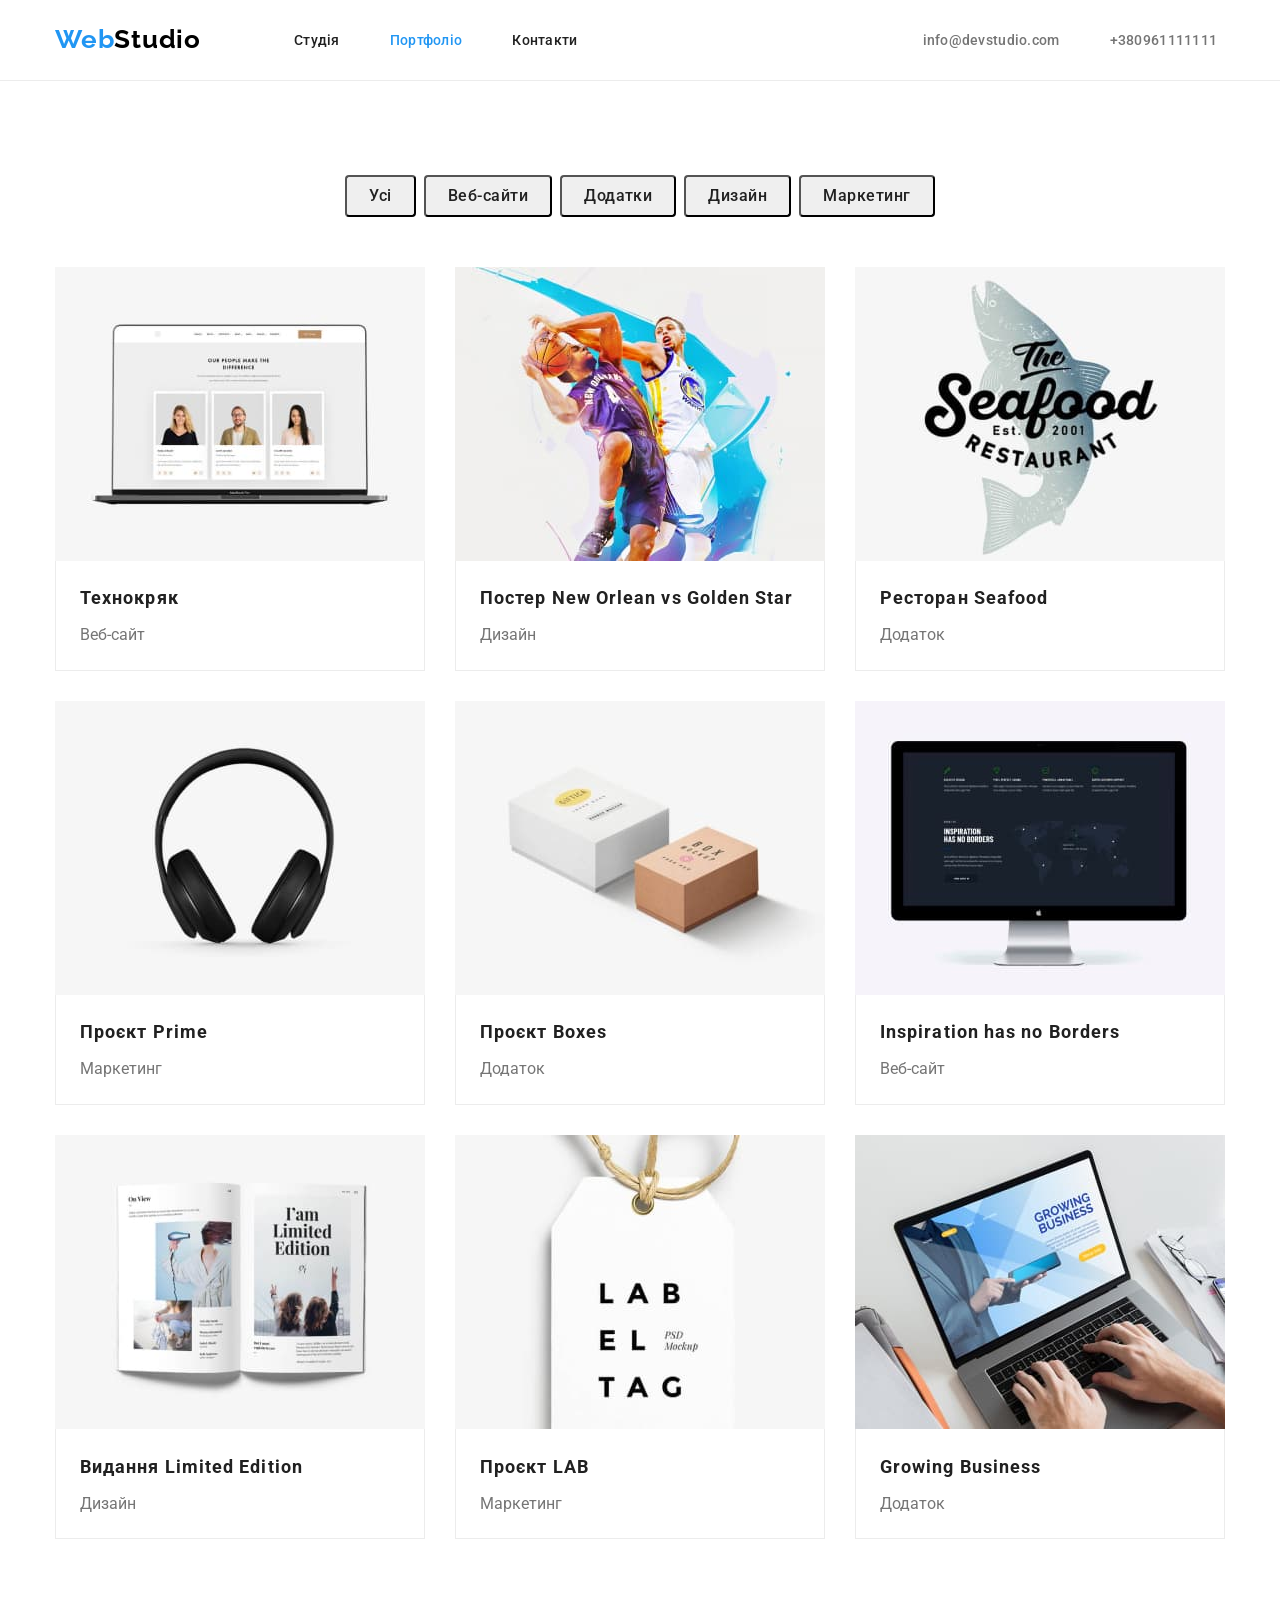
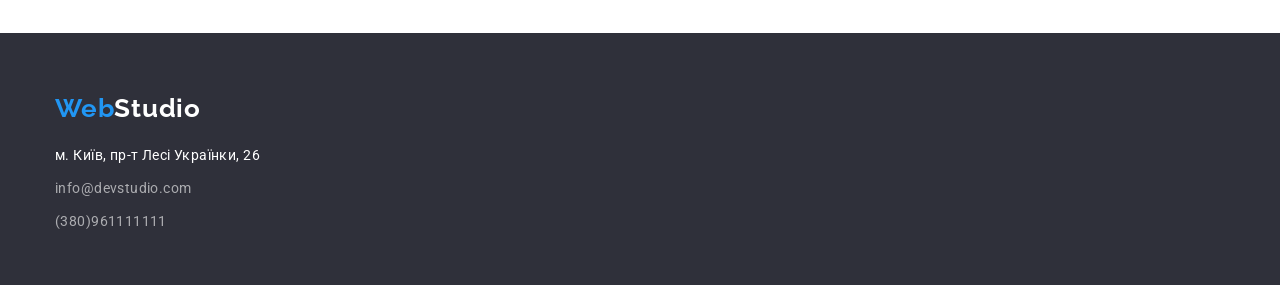
==== commit 42c1c71e: "re-fresh my work" ====
--- a/portfolio.html
+++ b/portfolio.html
@@ -34,10 +34,9 @@
     </header>
    <main>
     <!--Section button-->
-      <section>  
+      <section class="hero-section">  
           <div class="conteiner">
-            <div class="hero-section">
-                <ul class="button-conteiner">
+            <ul class="button-conteiner">
                 <li class="button-list">
                   <button class="button" type="button">Усі</button>
                 </li>
@@ -139,24 +138,23 @@
               </li>
             </ul> 
           </div>
-        </div>
       </section>  
   </main>
-      <div class="conteiner">
-        <footer class="footer-portfolio">
-              <div class="logo-portfolio">
-                <a class="footer-logo" href="./index.html">Web<span class="footer-icon">Studio</span></a>
-              </div>
-              <address>
-               <div class="box-item">
+    <footer class="footer-section">
+        <div class="conteiner">
+         <div class="logo-box">
+          <a class="footer-logo" href="./index.html">Web<span class="footer-icon">Studio</span></a>
+        </div>
+          <address>
+            <div class="address-conteiner">
                 <ul class="footer-text">
-                <li class="footer-list"><a class="address-map" href="https://goo.gl/maps/CPtrU1FHBa2aNyZL9" target="_blank" rel="noopener noreferrer nofollow">м. Київ, пр-т Лесі Українки, 26</a></li>
-                <li class="footer-list"><a class="footer-link" href="malto:info@devstudio.com">info@devstudio.com</a></li>
-                <li class="footer-list"><a class="footer-link" href="tel:+380961111111">(380)961111111</a></li>
-              </ul>
-               </div>
-              </address>
-        </footer> 
-      </div>   
+                  <li class="footer-list"><a class="address-map" href="https://goo.gl/maps/CPtrU1FHBa2aNyZL9" target="_blank" rel="noopener noreferrer nofollow">м. Київ, пр-т Лесі Українки, 26</a></li>
+                  <li class="footer-list"><a class="footer-link" href="malto:info@devstudio.com">info@devstudio.com</a></li>
+                  <li class="footer-list"><a class="footer-link" href="tel:+380961111111">(380)961111111</a></li>
+                </ul>
+            </div>
+          </address>
+      </div>
+      </footer>
   </body>
 </html>
--- a/css/style.css
+++ b/css/style.css
@@ -90,11 +90,7 @@
 line-height: 1.19;
 letter-spacing: 0.03em;
 }
-.logo-portfolio {
-display: inline-block;
-
-margin-bottom: 20px;
-}
+
 
 .box-item{
   display: block;
@@ -265,13 +261,16 @@
 
 .section{
   display:flex;
-padding: 94px 0 94px;
+padding: 94px 0px 0px;
 
 }
 .second-conteiner{
   display: flex;
-}
-
+  
+}
+.section-conteiner{
+  width: 270px;
+}
 .section-conteiner:not(:last-child)
 {
   margin-right: 30px;
@@ -447,13 +446,7 @@
   margin: 0 auto;
   padding: 60px 0px;
 }
-.footer-portfolio{
-background-color: var(--primary-color-site);
-
-margin: 0 auto;
-padding: 60px 0;
-
-}
+
 .address-conteiner{
   display: block;
   width: 231px;
